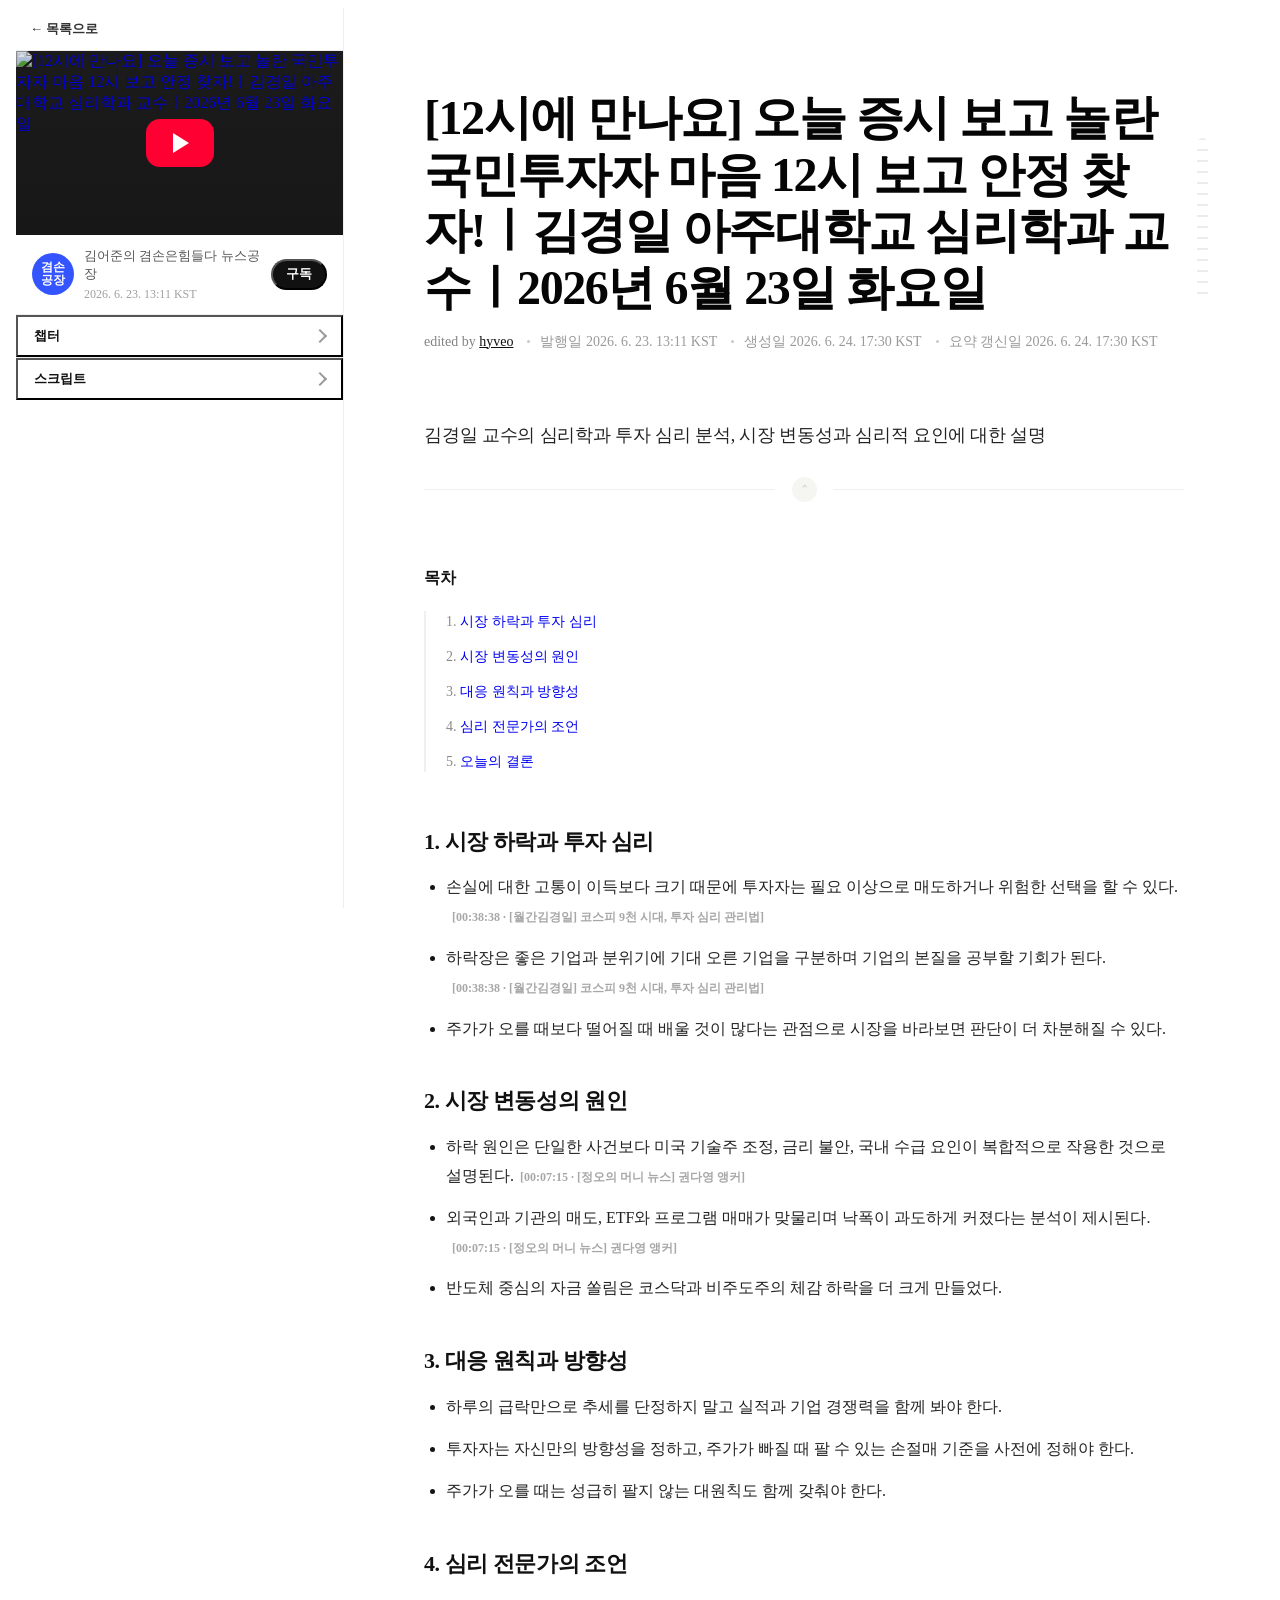
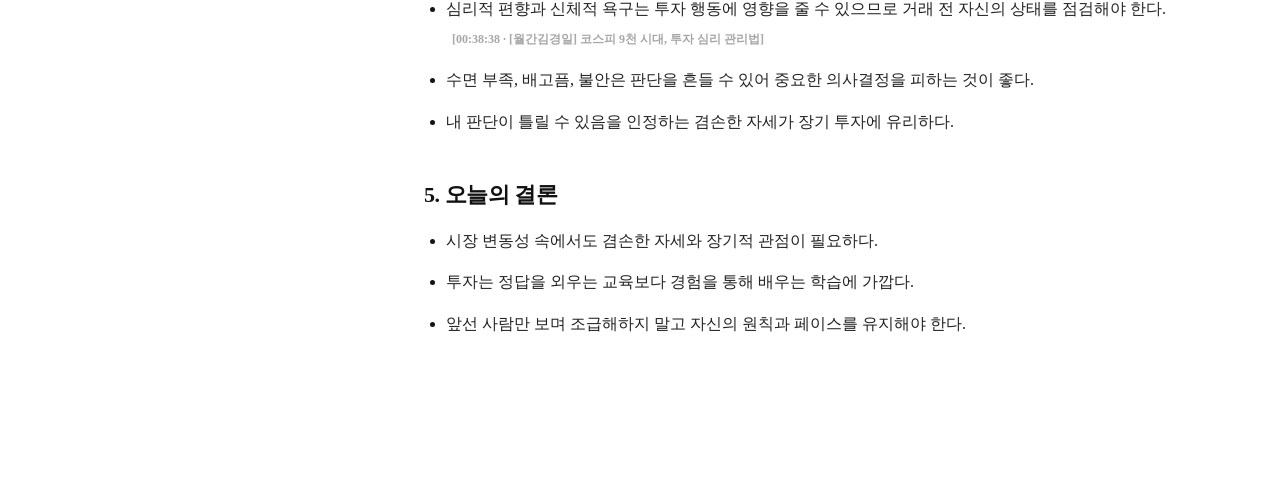
==== detail.html @ 63258187 "Publish site" ====
<!doctype html>
<html lang="ko">
  <head>
    <meta charset="UTF-8" />
    <meta name="viewport" content="width=device-width, initial-scale=1.0" />
    <title>AI Report Detail</title>
    <link rel="stylesheet" href="./src/styles/base.css" />
    <link rel="stylesheet" href="./src/styles/detail.css" />
  </head>
  <body>
    <div class="page">
      <aside class="left-rail" aria-label="자료 정보">
        <a class="back-link" href="./index.html">← 목록으로</a>

        <a id="videoPreview" class="video-preview" href="https://www.youtube.com/watch?v=7xk88goQtvU" target="_blank" rel="noreferrer">
          <img
            id="videoThumb"
            src="https://i.ytimg.com/vi/7xk88goQtvU/maxresdefault.jpg"
            alt="[12시에 만나요] 유튜브 영상 썸네일"
          />
          <span class="play" aria-hidden="true"></span>
        </a>

        <div class="channel-card">
          <div class="avatar">겸손<br />공장</div>
          <div>
            <p id="channelTitle" class="channel-title">김어준의 겸손은힘들다 뉴스공장</p>
            <p id="publishedDate" class="channel-date">2026. 6. 23. 13:11 KST</p>
          </div>
          <button class="subscribe-button" type="button">구독</button>
        </div>

        <div class="rail-scroll">
          <section class="rail-panel" aria-labelledby="sideChaptersTitle">
            <h2 id="sideChaptersTitle" class="rail-panel-title">
              <button class="rail-panel-toggle" type="button" data-rail-toggle aria-expanded="true" aria-controls="sideChapters">
                챕터
                <span class="rail-panel-arrow" aria-hidden="true"></span>
              </button>
            </h2>
            <ul id="sideChapters" class="side-chapter-list">
              <li>
                <span class="side-chapter-time">--:--</span>
                <span class="side-chapter-title">챕터를 불러오는 중입니다.</span>
              </li>
            </ul>
          </section>
          <section class="rail-panel script-panel" aria-labelledby="sideScriptTitle">
            <h2 id="sideScriptTitle" class="rail-panel-title">
              <button class="rail-panel-toggle" type="button" data-rail-toggle aria-expanded="true" aria-controls="sideScript">
                스크립트
                <span class="rail-panel-arrow" aria-hidden="true"></span>
              </button>
            </h2>
            <pre id="sideScript" class="script-content">스크립트를 불러오는 중입니다.</pre>
          </section>
        </div>
      </aside>

      <main class="main">
        <article class="article-wrap">
          <header class="title-block">
            <h1 id="reportTitle">
              [12시에 만나요] 오늘 증시 보고 놀란 국민투자자 마음 12시 보고 안정 찾자!ㅣ김경일 아주대학교 심리학과 교수ㅣ2026년 6월 23일 화요일
            </h1>
          </header>

          <p class="editor">
            <span>edited by <a id="reportEditor" href="./index.html">hyveo</a></span>
            <span id="reportPublishedDate" class="report-meta-item">발행일 2026. 6. 23. 13:11 KST</span>
            <span id="reportGeneratedAt" class="report-meta-item">생성일 2026. 6. 24. 17:30 KST</span>
            <span id="reportSummaryUpdatedAt" class="report-meta-item">요약 갱신일 2026. 6. 24. 17:30 KST</span>
          </p>

          <p id="reportLead" class="lead">
            김경일 교수의 심리학과 투자 심리 분석, 시장 변동성과 심리적 요인에 대한 설명
          </p>

          <div id="reportDivider" class="divider" aria-hidden="true"><span>⌃</span></div>

          <nav id="reportToc" class="toc" aria-label="목차">
            <p class="section-label">목차</p>
            <ol id="reportTocList"></ol>
          </nav>

          <div id="reportSections">
            <div class="report-state">
              <span class="report-state-icon" aria-hidden="true"></span>
              <p class="report-state-title">아직 AI 리포트가 없습니다.</p>
              <p class="report-state-copy">이 영상의 요약을 받고 싶다면 디스코드 알림으로 요청해 주세요.</p>
              <p class="report-channel-name">채널명 : #youtube-12시에-만나요</p>
              <a class="report-notify-link" href="https://discord.gg/Ajv9563Gf" target="_blank" rel="noreferrer">디스코드 알림 받기</a>
            </div>
          </div>
        </article>
      </main>

    </div>
    <script>
      const DATA_BASE_PATH = "./12siemannayo";

      const detailElements = {
        videoPreview: document.querySelector("#videoPreview"),
        videoThumb: document.querySelector("#videoThumb"),
        channelTitle: document.querySelector("#channelTitle"),
        publishedDate: document.querySelector("#publishedDate"),
        sideChapters: document.querySelector("#sideChapters"),
        sideScript: document.querySelector("#sideScript"),
        reportTitle: document.querySelector("#reportTitle"),
        reportEditor: document.querySelector("#reportEditor"),
        reportPublishedDate: document.querySelector("#reportPublishedDate"),
        reportGeneratedAt: document.querySelector("#reportGeneratedAt"),
        reportSummaryUpdatedAt: document.querySelector("#reportSummaryUpdatedAt"),
        reportLead: document.querySelector("#reportLead"),
        reportDivider: document.querySelector("#reportDivider"),
        reportToc: document.querySelector("#reportToc"),
        reportTocList: document.querySelector("#reportTocList"),
        reportSections: document.querySelector("#reportSections"),
        pageTitle: document.querySelector("title")
      };

      function setRailPanelCollapsed(button, collapsed) {
        const panel = button.closest(".rail-panel");
        if (!panel) return;
        panel.classList.toggle("is-collapsed", collapsed);
        button.setAttribute("aria-expanded", collapsed ? "false" : "true");
      }

      function setRailPanelsCollapsed(collapsed) {
        document.querySelectorAll("[data-rail-toggle]").forEach((button) => {
          setRailPanelCollapsed(button, collapsed);
        });
      }

      document.querySelectorAll("[data-rail-toggle]").forEach((button) => {
        button.addEventListener("click", () => {
          const panel = button.closest(".rail-panel");
          const collapsed = panel?.classList.contains("is-collapsed");
          setRailPanelCollapsed(button, !collapsed);
        });
      });

      function escapeHtml(value) {
        return String(value ?? "").replace(/[&<>"']/g, (char) => ({ "&": "&amp;", "<": "&lt;", ">": "&gt;", '"': "&quot;", "'": "&#39;" })[char]);
      }

      function getVideoId() {
        return new URLSearchParams(window.location.search).get("videoId") || "7xk88goQtvU";
      }

      function getDetailView() {
        return new URLSearchParams(window.location.search).get("view") || "";
      }

      function publishedDayKey(publishedAt) {
        const value = String(publishedAt || "");
        if (!/^\d{4}-\d{2}-\d{2}/.test(value)) return "";
        return value.slice(0, 10).replaceAll("-", "");
      }

      function formatKoreanDate(publishedAt) {
        const value = String(publishedAt || "");
        if (!/^\d{4}-\d{2}-\d{2}/.test(value)) return "";
        const date = new Date(value);
        if (Number.isNaN(date.getTime())) return value.slice(0, 10);
        const parts = new Intl.DateTimeFormat("ko-KR", {
          year: "numeric",
          month: "numeric",
          day: "numeric",
          hour: "2-digit",
          minute: "2-digit",
          hour12: false,
          timeZone: "Asia/Seoul"
        }).formatToParts(date);
        const part = (type) => parts.find((item) => item.type === type)?.value || "";
        return `${part("year")}. ${Number(part("month"))}. ${Number(part("day"))}. ${part("hour")}:${part("minute")} KST`;
      }

      function formatKoreanDateOrDash(value) {
        return formatKoreanDate(value) || "-";
      }

      function transcriptFilename(video) {
        const day = publishedDayKey(video?.publishedAt);
        return day ? `${day}_${video.videoId}.json` : `${video?.videoId || getVideoId()}.json`;
      }

      function normalizeTranscriptText(text) {
        const normalized = String(text || "")
          .replace(/\r?\n+/g, " ")
          .replace(/\s{2,}/g, " ")
          .trim();
        if (!normalized) return "스크립트가 없습니다.";
        if (!normalized.includes(">>")) return normalized;
        return normalized
          .split(/\s+(?=>>)/)
          .map((part) => part.trim())
          .filter(Boolean)
          .join("\n\n");
      }

      function renderChapters(chapters) {
        if (!chapters?.length) {
          detailElements.sideChapters.innerHTML = '<li class="side-empty">챕터가 없습니다.</li>';
          return;
        }
        detailElements.sideChapters.innerHTML = chapters
          .map(
            (chapter) => `
              <li>
                <span class="side-chapter-time">${escapeHtml(chapter.timestamp || "")}</span>
                <span class="side-chapter-title">${escapeHtml(chapter.title || "")}</span>
              </li>
            `
          )
          .join("");
      }

      async function loadPlaylistVideos() {
        const indexResponse = await fetch(`${DATA_BASE_PATH}/playlist/index.json`, { cache: "no-store" });
        if (!indexResponse.ok) throw new Error("playlist/index.json 로드 실패");
        const index = await indexResponse.json();
        const monthPayloads = await Promise.all(
          (index.months || []).map(async (month) => {
            const response = await fetch(`${DATA_BASE_PATH}/playlist/${month}.json`, { cache: "no-store" });
            if (!response.ok) return { videos: [] };
            return response.json();
          })
        );
        return monthPayloads.flatMap((payload) => payload.videos || []);
      }

      async function loadTranscript(video) {
        const filename = transcriptFilename(video);
        const response = await fetch(`${DATA_BASE_PATH}/transcripts/${encodeURIComponent(filename)}`, { cache: "no-store" });
        if (!response.ok) throw new Error("transcript 로드 실패");
        const data = await response.json();
        return normalizeTranscriptText(data.transcript || "");
      }

      function summaryFilename(video) {
        const day = publishedDayKey(video?.publishedAt);
        return day ? `${day}_${video.videoId}.json` : `${video?.videoId || getVideoId()}.json`;
      }

      async function fetchReportByName(filename) {
        const response = await fetch(`${DATA_BASE_PATH}/summaries/${encodeURIComponent(filename)}`, { cache: "no-store" });
        if (!response.ok) return null;
        return response.json();
      }

      async function loadReport(video) {
        try {
          return await fetchReportByName(summaryFilename(video)) || await fetchReportByName(`${video?.videoId || getVideoId()}.json`);
        } catch {
          return null;
        }
      }

      function reportSectionsFrom(summary) {
        if (Array.isArray(summary?.sections) && summary.sections.length) return summary.sections;
        if (Array.isArray(summary?.keyBullets) && summary.keyBullets.length) {
          return [
            {
              id: "section-1",
              title: "핵심 요약",
              bullets: summary.keyBullets.map((text) => ({ text }))
            }
          ];
        }
        return [];
      }

      function hasAiReport(summary) {
        return reportSectionsFrom(summary).length > 0;
      }

      function sourceLabel(source) {
        if (!source) return "";
        const parts = [source.timestamp, source.chapter].filter(Boolean);
        return parts.join(" · ");
      }

      function renderReportPending() {
        detailElements.reportLead.hidden = true;
        detailElements.reportDivider.hidden = true;
        detailElements.reportToc.hidden = true;
        detailElements.reportTocList.innerHTML = "";
        detailElements.reportSections.innerHTML = `
          <div class="report-state">
            <span class="report-state-icon" aria-hidden="true"></span>
            <p class="report-state-title">아직 AI 리포트가 없습니다.</p>
            <p class="report-state-copy">이 영상의 요약을 받고 싶다면 디스코드 알림으로 요청해 주세요.</p>
            <p class="report-channel-name">채널명 : #youtube-12시에-만나요</p>
            <a class="report-notify-link" href="https://discord.gg/Ajv9563Gf" target="_blank" rel="noreferrer">디스코드 알림 받기</a>
          </div>
        `;
      }

      function renderReport(summary) {
        const sections = reportSectionsFrom(summary);
        if (!summary || !sections.length) {
          renderReportPending();
          return;
        }

        detailElements.reportLead.textContent = summary.headline || "";
        detailElements.reportLead.hidden = !summary.headline;
        detailElements.reportDivider.hidden = false;

        const toc = Array.isArray(summary.toc) && summary.toc.length
          ? summary.toc
          : sections.map((section, index) => ({
              id: section.id || `section-${index + 1}`,
              title: section.title || `요약 ${index + 1}`
            }));

        detailElements.reportToc.hidden = false;
        detailElements.reportTocList.innerHTML = toc
          .map((item, index) => `<li><a href="#${escapeHtml(item.id || `section-${index + 1}`)}">${escapeHtml(item.title || "")}</a></li>`)
          .join("");

        detailElements.reportSections.innerHTML = sections
          .map((section, index) => {
            const id = section.id || `section-${index + 1}`;
            const title = section.title || `요약 ${index + 1}`;
            const bullets = Array.isArray(section.bullets) ? section.bullets : [];
            return `
              <section id="${escapeHtml(id)}" class="summary-section">
                <h2>${index + 1}. ${escapeHtml(title)}</h2>
                <ul>
                  ${bullets
                    .map((bullet) => {
                      const text = typeof bullet === "string" ? bullet : bullet?.text;
                      const label = typeof bullet === "string" ? "" : sourceLabel(bullet?.source);
                      return `<li>${escapeHtml(text || "")}${label ? `<span class="inline-note">[${escapeHtml(label)}]</span>` : ""}</li>`;
                    })
                    .join("")}
                </ul>
              </section>
            `;
          })
          .join("");
      }

      function bindVideoMetadata(video, summary) {
        const editorName = summary?.editor?.name || summary?.editorName || "hyveo";
        const editorUrl = summary?.editor?.url || summary?.editorUrl || "./index.html";
        detailElements.reportTitle.textContent = video.title || "";
        detailElements.reportEditor.textContent = editorName;
        detailElements.reportEditor.href = editorUrl;
      }

      async function hydrateDetail() {
        const videoId = getVideoId();
        try {
          const videos = await loadPlaylistVideos();
          const video = videos.find((item) => item.videoId === videoId);
          if (!video) throw new Error("영상을 찾을 수 없습니다.");
          const summary = await loadReport(video);

          detailElements.pageTitle.textContent = `${video.title} | AI Report Detail`;
          bindVideoMetadata(video, summary);
          detailElements.videoPreview.href = video.url || `https://www.youtube.com/watch?v=${videoId}`;
          detailElements.videoThumb.src = video.thumbnail || `https://i.ytimg.com/vi/${videoId}/maxresdefault.jpg`;
          detailElements.videoThumb.alt = video.title || "영상 썸네일";
        detailElements.channelTitle.textContent = video.channelTitle || "";
          const publishedDate = formatKoreanDate(video.publishedAt);
          detailElements.publishedDate.textContent = publishedDate || "-";
          detailElements.reportPublishedDate.textContent = `발행일 ${formatKoreanDateOrDash(video.publishedAt)}`;
          detailElements.reportGeneratedAt.textContent = `생성일 ${formatKoreanDateOrDash(summary?.generatedAt)}`;
          detailElements.reportSummaryUpdatedAt.textContent = `요약 갱신일 ${formatKoreanDateOrDash(summary?.summaryUpdatedAt)}`;
          renderReport(summary);
          setRailPanelsCollapsed(getDetailView() !== "script" && hasAiReport(summary));
          renderChapters(video.chapters || []);
          detailElements.sideScript.textContent = await loadTranscript(video);
        } catch (error) {
          detailElements.sideChapters.innerHTML = '<li class="side-empty">챕터를 불러오지 못했습니다.</li>';
          detailElements.sideScript.textContent = error.message || "스크립트를 불러오지 못했습니다.";
        }
      }

      hydrateDetail();
    </script>
  </body>
</html>
---- src/styles/detail.css ----
:root {
  color: #171717;
  background: #ffffff;
}

body {
  background: #ffffff;
}

a {
  text-decoration: none;
}

.page {
  display: grid;
  grid-template-columns: 328px minmax(0, 920px);
  justify-content: center;
  min-height: 100vh;
}

.left-rail {
  position: sticky;
  top: 0;
  height: 100vh;
  overflow: hidden;
  border-right: 1px solid #eeeeee;
  background: #ffffff;
  display: grid;
  grid-template-rows: auto auto auto minmax(0, 1fr);
}

.back-link {
  display: flex;
  align-items: center;
  gap: 6px;
  min-height: 42px;
  padding: 0 14px;
  border-bottom: 1px solid #eeeeee;
  color: #333333;
  background: #ffffff;
  font-size: 13px;
  font-weight: 900;
}

.back-link:hover {
  color: #ef4444;
  background: #fafafa;
}

.new-button,
.install-button,
.subscribe-button {
  display: inline-flex;
  align-items: center;
  justify-content: center;
  min-height: 36px;
  padding: 0 14px;
  border-radius: 12px;
  color: #ffffff;
  background: #111111;
  font-size: 14px;
  font-weight: 700;
  white-space: nowrap;
}

.rail-icon {
  width: 34px;
  height: 34px;
  border-radius: 10px;
  background: transparent;
  color: #8d8d8d;
  font-size: 19px;
}

.video-preview {
  display: block;
  position: relative;
  aspect-ratio: 16 / 9;
  overflow: hidden;
  background: #1f1f1f;
}

.video-preview img {
  width: 100%;
  height: 100%;
  display: block;
  object-fit: cover;
}

.video-preview::after {
  content: "";
  position: absolute;
  inset: 0;
  background: linear-gradient(180deg, rgba(0, 0, 0, 0.12), rgba(0, 0, 0, 0.26));
}

.play {
  position: absolute;
  z-index: 1;
  left: 50%;
  top: 50%;
  width: 68px;
  height: 48px;
  border-radius: 14px;
  transform: translate(-50%, -50%);
  background: #ff0033;
}

.play::before {
  content: "";
  position: absolute;
  left: 27px;
  top: 14px;
  border-top: 10px solid transparent;
  border-bottom: 10px solid transparent;
  border-left: 16px solid #ffffff;
}

.channel-card {
  display: grid;
  grid-template-columns: 42px 1fr auto;
  gap: 10px;
  align-items: center;
  padding: 12px 16px;
  border-bottom: 1px solid #eeeeee;
}

.avatar {
  display: grid;
  place-items: center;
  width: 42px;
  height: 42px;
  border-radius: 50%;
  background: #3454ff;
  color: #ffffff;
  font-size: 12px;
  font-weight: 900;
  line-height: 1.1;
}

.channel-title {
  margin: 0 0 4px;
  color: #555555;
  font-size: 13px;
}

.channel-date {
  margin: 0;
  color: #a0a0a0;
  font-size: 12px;
}

.subscribe-button {
  min-height: 31px;
  padding: 0 13px;
  border-radius: 999px;
  font-size: 13px;
}

.rail-section {
  display: flex;
  align-items: center;
  justify-content: space-between;
  min-height: 46px;
  padding: 0 16px;
  border-bottom: 1px solid #eeeeee;
  color: #313131;
  font-size: 13px;
  font-weight: 700;
}

.rail-scroll {
  min-height: 0;
  overflow: hidden;
  padding-bottom: 20px;
  display: grid;
  grid-template-rows: auto minmax(0, 1fr);
}

.rail-panel {
  border-bottom: 1px solid #eeeeee;
  min-height: 0;
}

.script-panel {
  display: grid;
  grid-template-rows: auto minmax(0, 1fr);
  border-bottom: 0;
  padding-bottom: 12px;
}

.rail-panel-title {
  margin: 0;
  padding: 0;
  color: #111111;
  font-size: 13px;
  font-weight: 900;
}

.rail-panel-toggle {
  display: flex;
  align-items: center;
  justify-content: space-between;
  width: 100%;
  min-height: 42px;
  padding: 0 16px;
  background: transparent;
  color: #111111;
  font-size: 13px;
  font-weight: 900;
  text-align: left;
}

.rail-panel-arrow {
  width: 8px;
  height: 8px;
  border-right: 2px solid #999999;
  border-bottom: 2px solid #999999;
  transform: rotate(45deg);
  transition: transform 0.18s ease;
}

.rail-panel.is-collapsed .rail-panel-arrow {
  transform: rotate(-45deg);
}

.rail-panel.is-collapsed .side-chapter-list,
.rail-panel.is-collapsed .script-content {
  display: none;
}

.side-chapter-list {
  list-style: none;
  margin: 0;
  padding: 0 12px 14px;
  display: grid;
  gap: 7px;
}

.side-chapter-list li {
  display: grid;
  grid-template-columns: 62px minmax(0, 1fr);
  gap: 8px;
  align-items: start;
  padding: 9px 8px;
  border-radius: 10px;
  background: #fafafa;
}

.side-chapter-time {
  color: #8a8a8a;
  font-size: 11px;
  font-weight: 800;
  font-variant-numeric: tabular-nums;
}

.side-chapter-title {
  color: #272727;
  font-size: 12px;
  font-weight: 700;
  line-height: 1.45;
}

.side-empty {
  margin: 0;
  padding: 0 16px 14px;
  color: #8a8a8a;
  font-size: 12px;
  line-height: 1.6;
}

.script-content {
  margin: 0 12px;
  min-height: 0;
  overflow: auto;
  white-space: pre-wrap;
  word-break: break-word;
  border-radius: 12px;
  background: #fafafa;
  padding: 12px;
  color: #333333;
  font-size: 12px;
  line-height: 1.65;
}

.main {
  min-width: 0;
  background: #ffffff;
}

.article-wrap {
  width: min(760px, calc(100% - 72px));
  margin: 0 auto;
  padding: 82px 0 104px;
}

.title-block {
  position: relative;
}

.title-block h1 {
  margin: 0;
  color: #050505;
  font-size: clamp(32px, 4.2vw, 48px);
  line-height: 1.18;
  letter-spacing: -0.03em;
  font-weight: 900;
}

.title-block::after {
  content: "";
  position: absolute;
  right: -24px;
  top: 48px;
  width: 11px;
  height: 164px;
  border-radius: 999px;
  opacity: 0.5;
  background: repeating-linear-gradient(
    180deg,
    #d9d9d9 0 2px,
    transparent 2px 11px
  );
}

.editor {
  display: flex;
  flex-wrap: wrap;
  gap: 8px 14px;
  align-items: center;
  margin: 16px 0 68px;
  color: #828282;
  font-size: 14px;
}

.report-meta-item {
  color: #9a9a9a;
}

.report-meta-item::before {
  content: "";
  display: inline-block;
  width: 3px;
  height: 3px;
  margin: 0 10px 3px 0;
  border-radius: 50%;
  background: #c8c8c8;
}

.editor a {
  color: #111111;
  text-decoration: underline;
}

.lead {
  margin: 0;
  max-width: 680px;
  color: #222222;
  font-size: 18px;
  line-height: 1.78;
  letter-spacing: -0.01em;
}

.divider {
  display: grid;
  grid-template-columns: 1fr 34px 1fr;
  gap: 12px;
  align-items: center;
  margin: 26px 0 66px;
}

.divider::before,
.divider::after {
  content: "";
  height: 1px;
  background: #f0f0f0;
}

.divider span {
  display: grid;
  place-items: center;
  width: 25px;
  height: 25px;
  margin: 0 auto;
  border-radius: 50%;
  background: #f5f5f2;
  color: #b6b6ac;
  font-size: 13px;
}

.toc {
  margin-bottom: 54px;
}

.section-label {
  margin: 0 0 22px;
  color: #111111;
  font-size: 16px;
  font-weight: 800;
}

.toc ol {
  display: grid;
  gap: 14px;
  margin: 0;
  padding-left: 34px;
  border-left: 2px solid #f0f0f0;
  color: #8a8a8a;
  font-size: 14px;
  line-height: 1.5;
}

.summary-section {
  margin: 0 0 42px;
}

.summary-section h2 {
  margin: 0 0 16px;
  color: #111111;
  font-size: 22px;
  line-height: 1.45;
  letter-spacing: -0.02em;
}

.summary-section ul {
  display: grid;
  gap: 13px;
  margin: 0;
  padding-left: 22px;
  color: #222222;
  font-size: 16px;
  line-height: 1.8;
}

.summary-section li::marker {
  color: #141414;
}

.inline-note {
  display: inline-flex;
  align-items: center;
  margin-left: 6px;
  color: #a7a7a7;
  font-size: 12px;
  font-weight: 700;
  vertical-align: baseline;
}

.report-state {
  display: grid;
  justify-items: center;
  gap: 14px;
  margin: 92px auto 0;
  padding: 40px 28px;
  width: min(520px, 100%);
  border: 1px solid #eeeeee;
  border-radius: 18px;
  background: #ffffff;
  color: #222222;
  text-align: center;
  box-shadow: 0 18px 50px rgba(15, 23, 42, 0.06);
}

.report-state-icon {
  display: grid;
  place-items: center;
  width: 46px;
  height: 46px;
  border-radius: 50%;
  background: #eef2ff;
  color: #4f46e5;
  font-size: 22px;
}

.report-state-icon::before {
  content: "!";
  font-weight: 900;
}

.report-state-title {
  margin: 0;
  font-size: 20px;
  font-weight: 900;
  line-height: 1.45;
}

.report-state-copy {
  margin: 0;
  color: #777777;
  font-size: 14px;
  line-height: 1.65;
}

.report-channel-name {
  margin: -4px 0 0;
  color: #666666;
  font-size: 14px;
  font-weight: 900;
  line-height: 1.4;
}

.report-notify-link {
  display: inline-flex;
  align-items: center;
  justify-content: center;
  min-height: 38px;
  margin-top: 4px;
  padding: 0 16px;
  border-radius: 999px;
  background: #5865f2;
  color: #ffffff;
  font-size: 14px;
  font-weight: 900;
  text-decoration: none;
}

.report-notify-link:hover {
  background: #4752c4;
}

@media (max-width: 1160px) {
  .page {
    grid-template-columns: 300px minmax(0, 920px);
  }
}

@media (max-width: 780px) {
  .page {
    display: block;
  }

  .left-rail {
    position: static;
    height: auto;
    overflow: visible;
    border-right: 0;
    display: block;
  }

  .rail-scroll {
    max-height: none;
    overflow: hidden;
    display: block;
  }

  .script-content {
    max-height: 420px;
  }

  .channel-card {
    border-bottom: 1px solid #eeeeee;
  }

  .article-wrap {
    width: min(100% - 36px, 720px);
    padding: 46px 0 72px;
  }

  .title-block::after {
    display: none;
  }

  .editor {
    margin-bottom: 44px;
  }

  .lead {
    font-size: 16px;
  }
}
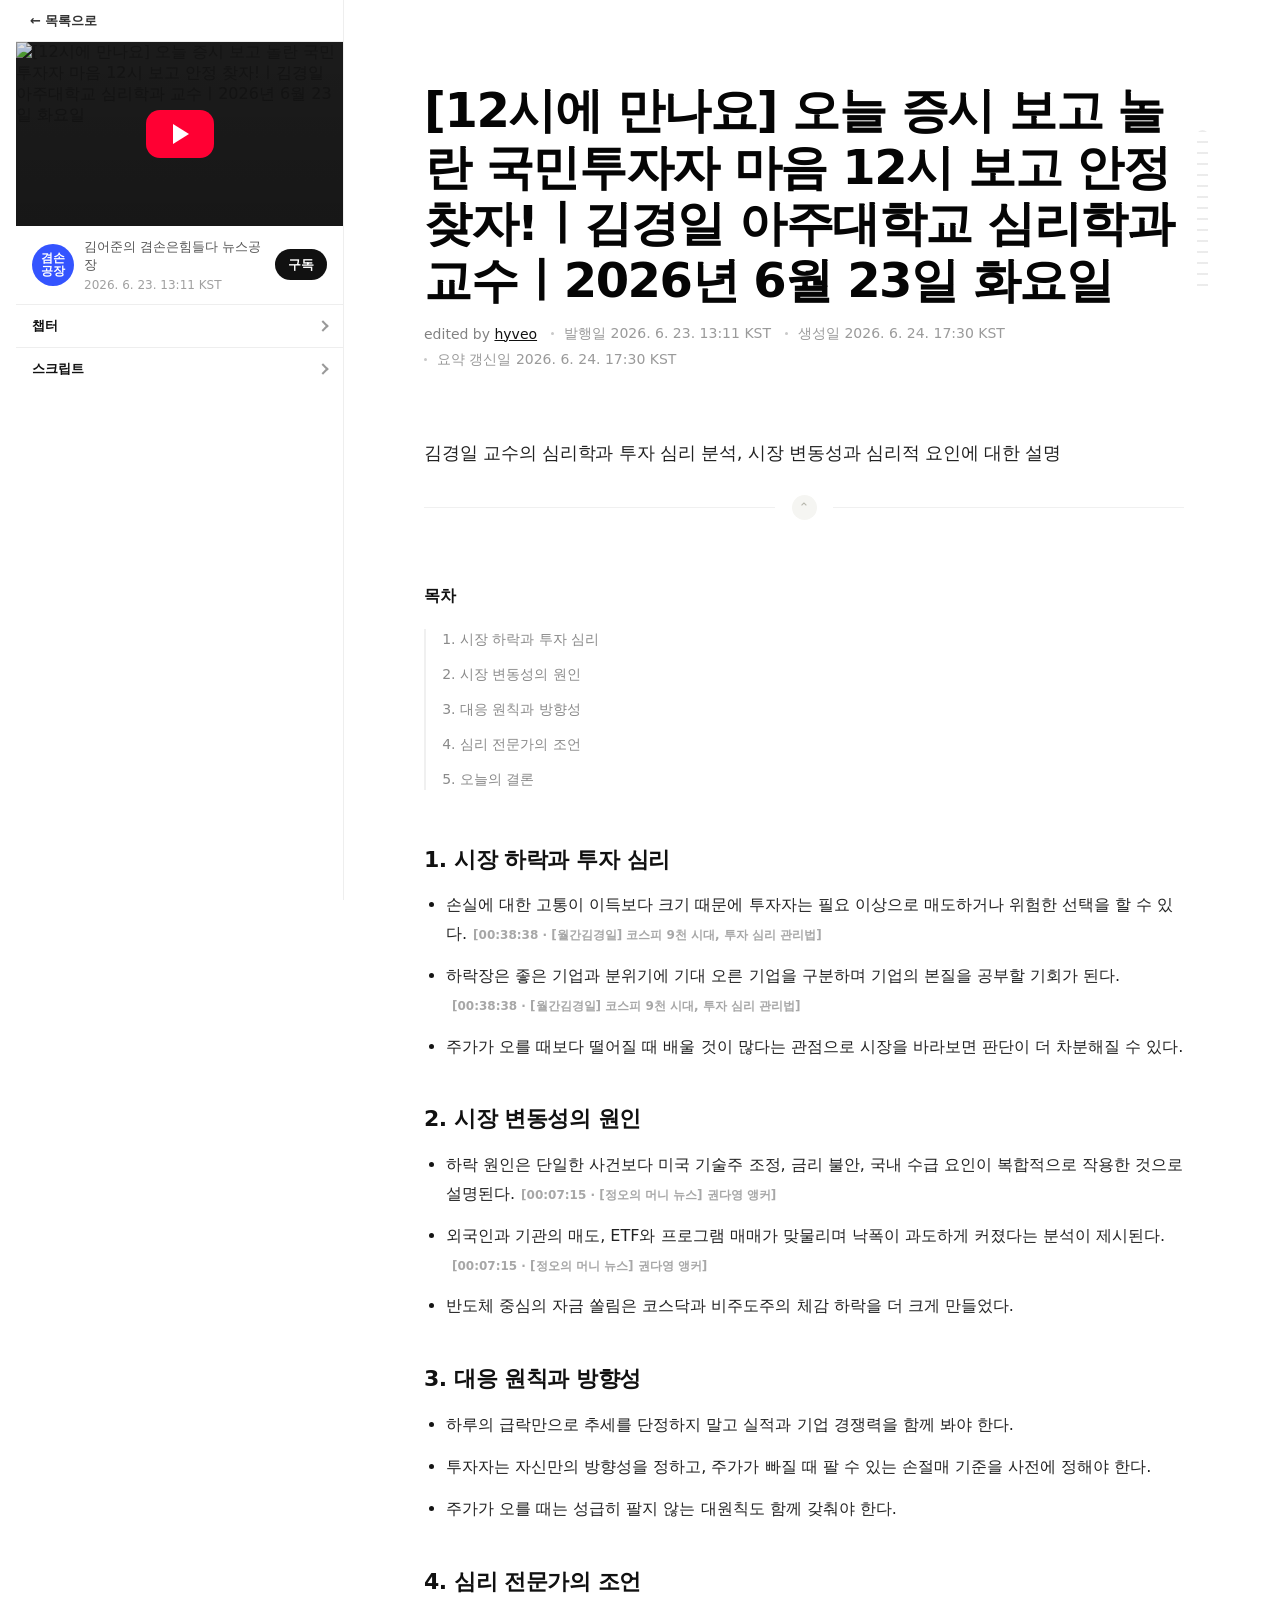
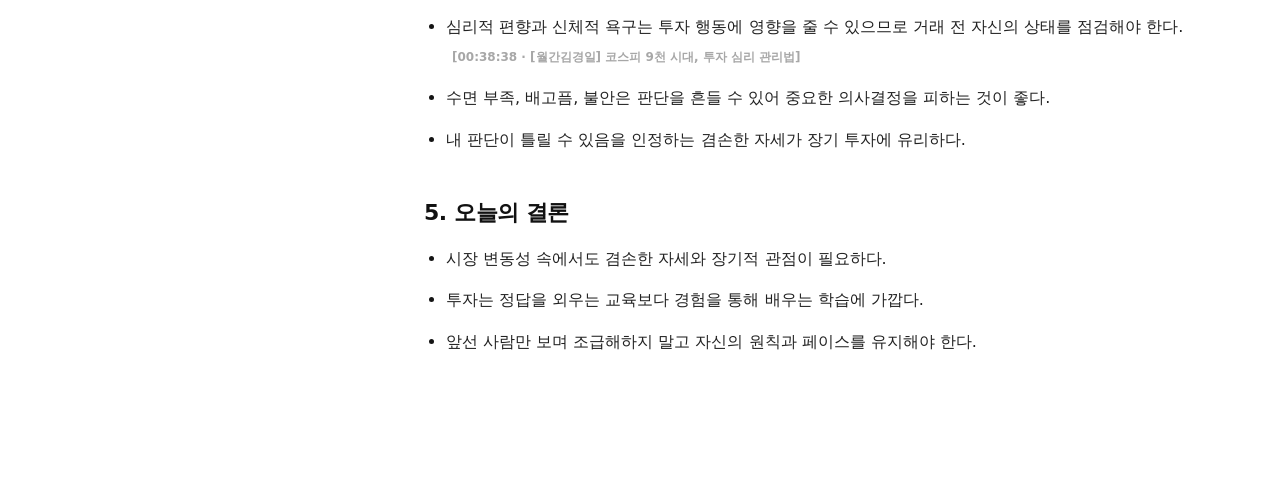
==== commit d8d28eae: "Publish site" ====
--- a/detail.html
+++ b/detail.html
@@ -4,6 +4,15 @@
     <meta charset="UTF-8" />
     <meta name="viewport" content="width=device-width, initial-scale=1.0" />
     <title>AI Report Detail</title>
+    <script async src="https://www.googletagmanager.com/gtag/js?id=G-T5QZKSF29G"></script>
+    <script>
+      window.dataLayer = window.dataLayer || [];
+      function gtag() { dataLayer.push(arguments); }
+      gtag("js", new Date());
+      gtag("config", "G-T5QZKSF29G");
+    </script>
+    <meta name="google-adsense-account" content="ca-pub-9542733830235425">
+    <script async src="https://pagead2.googlesyndication.com/pagead/js/adsbygoogle.js?client=ca-pub-9542733830235425" crossorigin="anonymous"></script>
     <link rel="stylesheet" href="./src/styles/base.css" />
     <link rel="stylesheet" href="./src/styles/detail.css" />
   </head>
@@ -96,6 +105,7 @@
       </main>
 
     </div>
+    
     <script>
       const DATA_BASE_PATH = "./12siemannayo";
 
--- a/src/styles/base.css
+++ b/src/styles/base.css
@@ -0,0 +1,45 @@
+:root {
+  font-family:
+    Inter, ui-sans-serif, system-ui, -apple-system, BlinkMacSystemFont, "Segoe UI",
+    "Apple SD Gothic Neo", "Noto Sans KR", sans-serif;
+}
+
+* {
+  box-sizing: border-box;
+}
+
+html {
+  scroll-behavior: smooth;
+}
+
+body {
+  margin: 0;
+  min-height: 100vh;
+}
+
+.site-ad-slot {
+  display: block;
+  width: min(100% - 32px, 970px);
+  min-height: 90px;
+  margin: 24px auto;
+  overflow: hidden;
+}
+
+.site-ad-slot--detail {
+  width: min(100% - 32px, 728px);
+}
+
+a {
+  color: inherit;
+}
+
+button,
+input,
+textarea {
+  font: inherit;
+}
+
+button {
+  border: 0;
+  cursor: pointer;
+}
